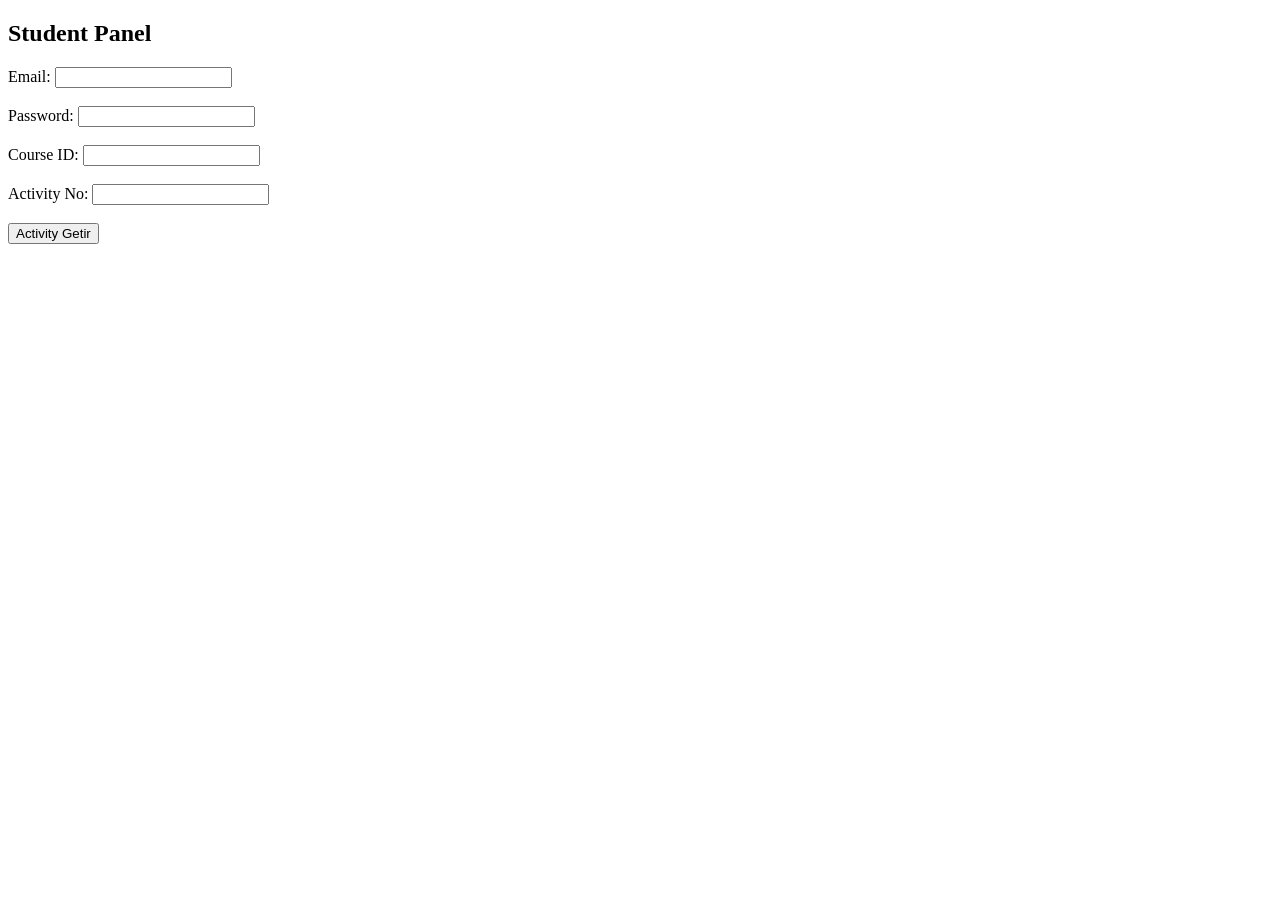
==== student.html @ fbfb8896 "Add student frontend panel" ====
<!DOCTYPE html>
<html>
<head>
  <meta charset="UTF-8">
  <title>Student Panel</title>
</head>
<body>

<h2>Student Panel</h2>

Email: <input id="email"><br><br>
Password: <input id="password" type="password"><br><br>
Course ID: <input id="course"><br><br>
Activity No: <input id="activity" type="number"><br><br>

<button onclick="getActivity()">Activity Getir</button>

<p id="result"></p>

<script>
function getActivity() {
  const email = document.getElementById("email").value;
  const password = document.getElementById("password").value;
  const course = document.getElementById("course").value;
  const activity = document.getElementById("activity").value;

  fetch(`http://127.0.0.1:8000/student/get-activity?email=${encodeURIComponent(email)}&password=${encodeURIComponent(password)}&course_id=${encodeURIComponent(course)}&activity_no=${encodeURIComponent(activity)}`, {
    method: "POST"
  })
  .then(res => res.json())
  .then(data => {
    document.getElementById("result").innerText = JSON.stringify(data, null, 2);
  })
  .catch(err => {
    document.getElementById("result").innerText = "Hata: " + err;
  });
}
</script>

</body>
</html>
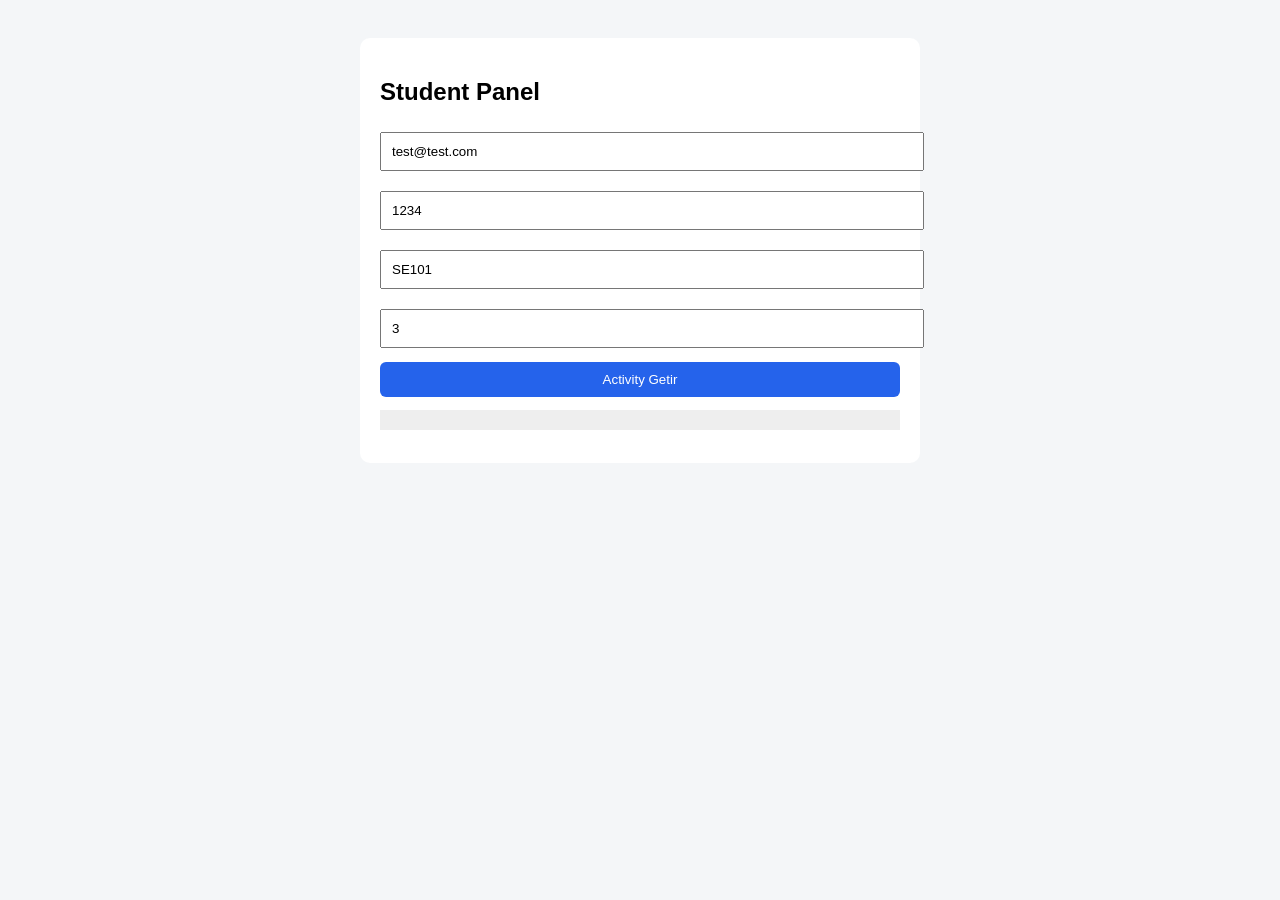
==== commit beb7afad: "Add student panel UI" ====
--- a/student.html
+++ b/student.html
@@ -1,39 +1,38 @@
 <!DOCTYPE html>
-<html>
+<html lang="tr">
 <head>
-  <meta charset="UTF-8">
-  <title>Student Panel</title>
+<meta charset="UTF-8">
+<title>Student Panel</title>
+<style>
+body{font-family:Arial;background:#f4f6f8;padding:30px}
+.box{max-width:520px;margin:auto;background:#fff;padding:20px;border-radius:10px}
+input{width:100%;padding:10px;margin:6px 0 14px}
+button{width:100%;padding:10px;border:0;background:#2563eb;color:#fff;border-radius:6px}
+pre{background:#eee;padding:10px;white-space:pre-wrap}
+</style>
 </head>
 <body>
-
+<div class="box">
 <h2>Student Panel</h2>
 
-Email: <input id="email"><br><br>
-Password: <input id="password" type="password"><br><br>
-Course ID: <input id="course"><br><br>
-Activity No: <input id="activity" type="number"><br><br>
+<input id="email" value="test@test.com">
+<input id="password" value="1234">
+<input id="course" value="SE101">
+<input id="activity" value="3">
 
 <button onclick="getActivity()">Activity Getir</button>
 
-<p id="result"></p>
+<pre id="out"></pre>
+</div>
 
 <script>
-function getActivity() {
-  const email = document.getElementById("email").value;
-  const password = document.getElementById("password").value;
-  const course = document.getElementById("course").value;
-  const activity = document.getElementById("activity").value;
+const API="http://127.0.0.1:8000";
 
-  fetch(`http://127.0.0.1:8000/student/get-activity?email=${encodeURIComponent(email)}&password=${encodeURIComponent(password)}&course_id=${encodeURIComponent(course)}&activity_no=${encodeURIComponent(activity)}`, {
-    method: "POST"
-  })
-  .then(res => res.json())
-  .then(data => {
-    document.getElementById("result").innerText = JSON.stringify(data, null, 2);
-  })
-  .catch(err => {
-    document.getElementById("result").innerText = "Hata: " + err;
-  });
+function getActivity(){
+  fetch(`${API}/student/get-activity?email=${email.value}&password=${password.value}&course_id=${course.value}&activity_no=${activity.value}`,{method:"POST"})
+  .then(r=>r.json())
+  .then(j=> out.textContent=JSON.stringify(j,null,2))
+  .catch(e=> out.textContent="ERROR: "+e);
 }
 </script>
 
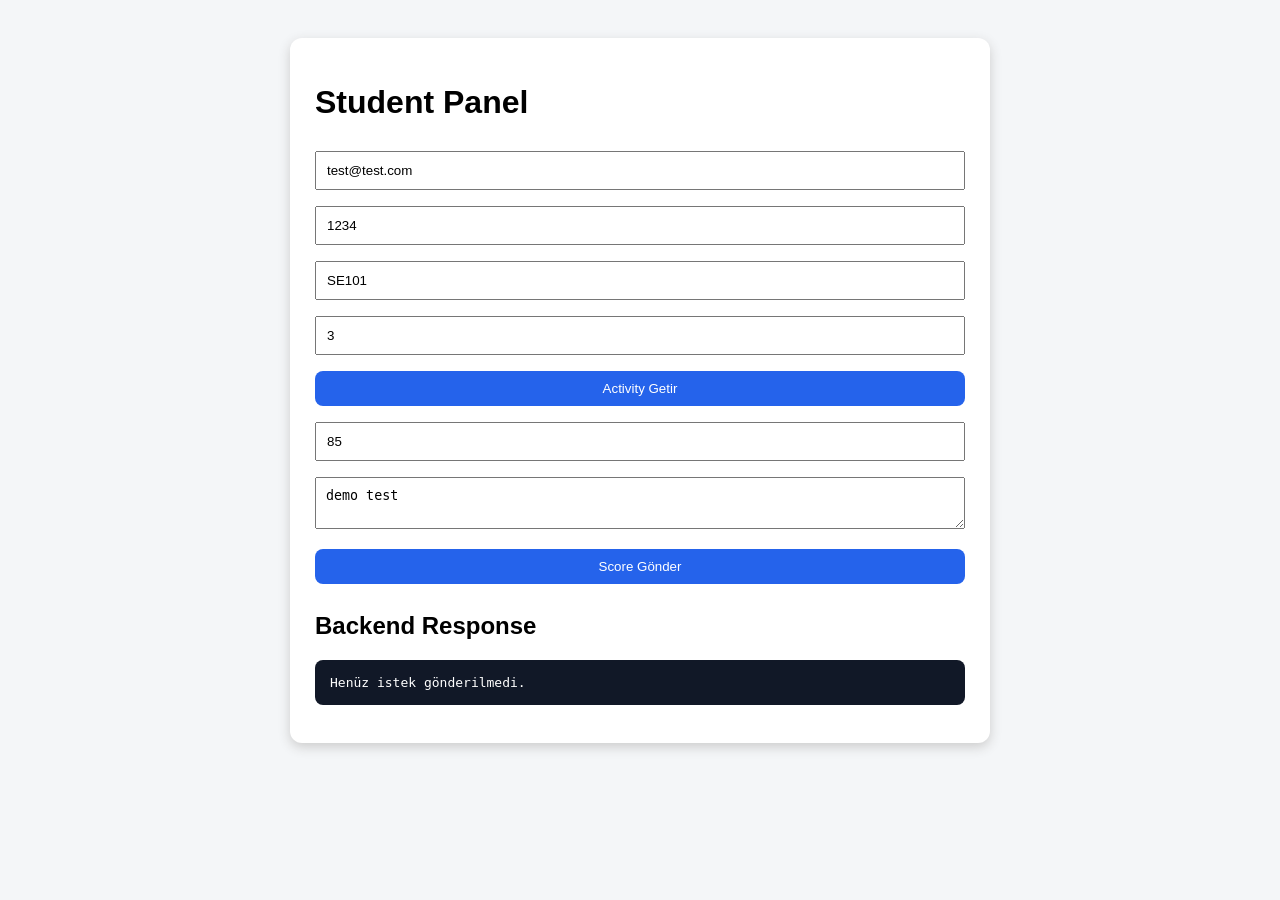
==== commit a9d8f6eb: "Fix student panel API integration (query params) and final working version" ====
--- a/student.html
+++ b/student.html
@@ -1,40 +1,76 @@
 <!DOCTYPE html>
-<html lang="tr">
+<html>
 <head>
-<meta charset="UTF-8">
-<title>Student Panel</title>
-<style>
-body{font-family:Arial;background:#f4f6f8;padding:30px}
-.box{max-width:520px;margin:auto;background:#fff;padding:20px;border-radius:10px}
-input{width:100%;padding:10px;margin:6px 0 14px}
-button{width:100%;padding:10px;border:0;background:#2563eb;color:#fff;border-radius:6px}
-pre{background:#eee;padding:10px;white-space:pre-wrap}
-</style>
+  <meta charset="UTF-8">
+  <title>Student Panel</title>
+  <style>
+    body { font-family: Arial; background:#f4f6f8; padding:30px; }
+    .box { max-width:650px; margin:auto; background:white; padding:25px; border-radius:12px; box-shadow:0 4px 12px #ccc; }
+    input, textarea, button { width:100%; padding:10px; margin:8px 0; box-sizing:border-box; }
+    button { background:#2563eb; color:white; border:0; border-radius:8px; cursor:pointer; }
+    pre { background:#111827; color:white; padding:15px; border-radius:8px; }
+  </style>
 </head>
 <body>
 <div class="box">
-<h2>Student Panel</h2>
+  <h1>Student Panel</h1>
 
-<input id="email" value="test@test.com">
-<input id="password" value="1234">
-<input id="course" value="SE101">
-<input id="activity" value="3">
+  <input id="email" value="test@test.com" placeholder="Email">
+  <input id="password" value="1234" placeholder="Password">
+  <input id="course_id" value="SE101" placeholder="Course ID">
+  <input id="activity_no" value="3" placeholder="Activity No">
 
-<button onclick="getActivity()">Activity Getir</button>
+  <button onclick="getActivity()">Activity Getir</button>
 
-<pre id="out"></pre>
+  <input id="score" value="85" placeholder="Score">
+  <textarea id="meta">demo test</textarea>
+
+  <button onclick="submitScore()">Score Gönder</button>
+
+  <h2>Backend Response</h2>
+  <pre id="output">Henüz istek gönderilmedi.</pre>
 </div>
 
 <script>
-const API="http://127.0.0.1:8000";
+const API = "http://127.0.0.1:8000";
 
-function getActivity(){
-  fetch(`${API}/student/get-activity?email=${email.value}&password=${password.value}&course_id=${course.value}&activity_no=${activity.value}`,{method:"POST"})
-  .then(r=>r.json())
-  .then(j=> out.textContent=JSON.stringify(j,null,2))
-  .catch(e=> out.textContent="ERROR: "+e);
+async function getActivity() {
+  try {
+    const email = document.getElementById("email").value;
+    const password = document.getElementById("password").value;
+    const course_id = document.getElementById("course_id").value;
+    const activity_no = document.getElementById("activity_no").value;
+
+    const response = await fetch(`${API}/student/get-activity?email=${email}&password=${password}&course_id=${course_id}&activity_no=${activity_no}`, {
+      method: "POST"
+    });
+
+    const data = await response.json();
+    document.getElementById("output").innerText = JSON.stringify(data, null, 2);
+  } catch (error) {
+    document.getElementById("output").innerText = "ERROR: " + error;
+  }
+}
+
+async function submitScore() {
+  try {
+    const email = document.getElementById("email").value;
+    const password = document.getElementById("password").value;
+    const course_id = document.getElementById("course_id").value;
+    const activity_no = document.getElementById("activity_no").value;
+    const score = document.getElementById("score").value;
+    const meta = encodeURIComponent(document.getElementById("meta").value);
+
+    const response = await fetch(`${API}/student/log-score?email=${email}&password=${password}&course_id=${course_id}&activity_no=${activity_no}&score=${score}&meta=${meta}`, {
+      method: "POST"
+    });
+
+    const data = await response.json();
+    document.getElementById("output").innerText = JSON.stringify(data, null, 2);
+  } catch (error) {
+    document.getElementById("output").innerText = "ERROR: " + error;
+  }
 }
 </script>
-
 </body>
 </html>
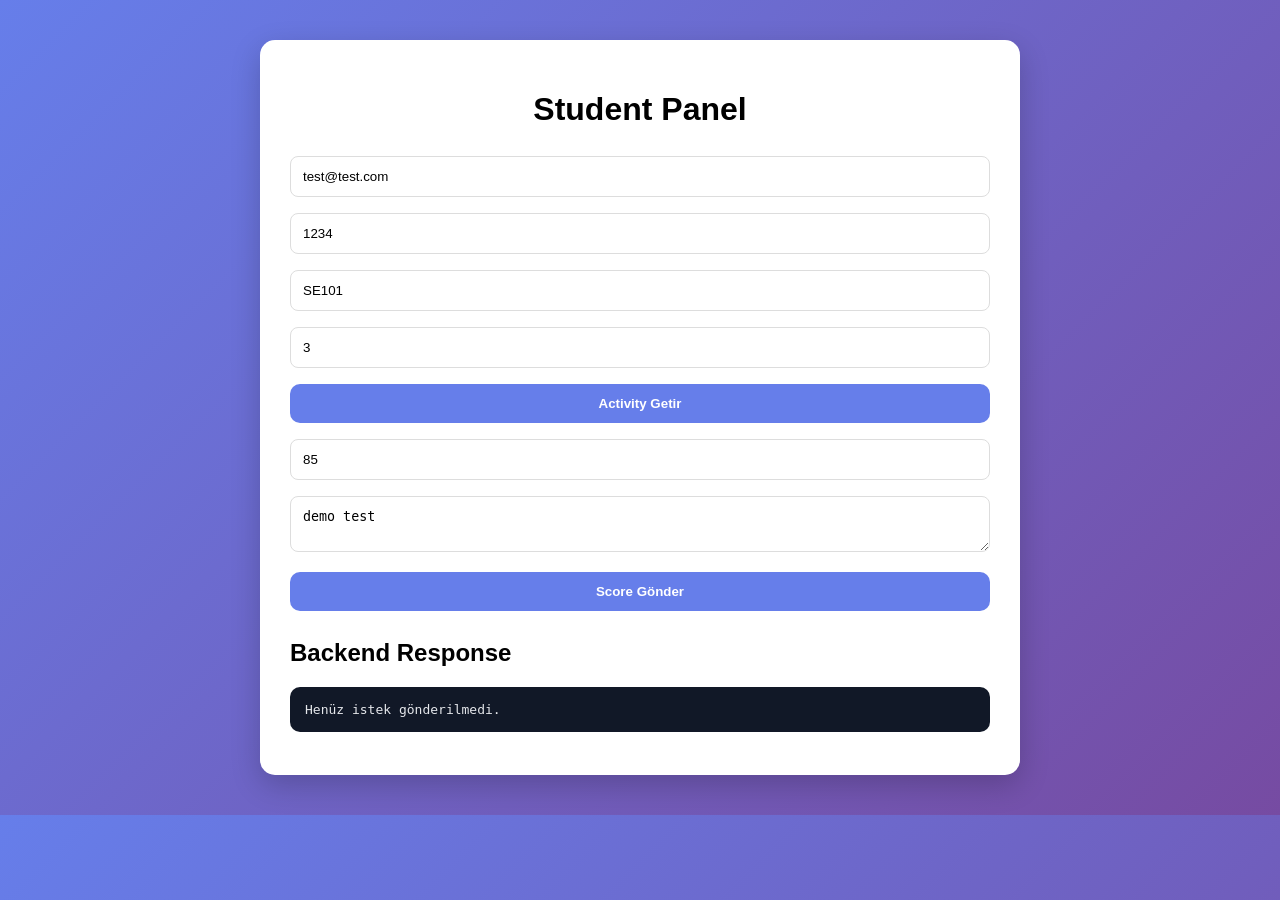
==== commit 3b6e6a44: "Add labels to improve form usability" ====
--- a/student.html
+++ b/student.html
@@ -4,12 +4,52 @@
   <meta charset="UTF-8">
   <title>Student Panel</title>
   <style>
-    body { font-family: Arial; background:#f4f6f8; padding:30px; }
-    .box { max-width:650px; margin:auto; background:white; padding:25px; border-radius:12px; box-shadow:0 4px 12px #ccc; }
-    input, textarea, button { width:100%; padding:10px; margin:8px 0; box-sizing:border-box; }
-    button { background:#2563eb; color:white; border:0; border-radius:8px; cursor:pointer; }
-    pre { background:#111827; color:white; padding:15px; border-radius:8px; }
-  </style>
+body {
+  font-family: Arial, sans-serif;
+  background: linear-gradient(135deg, #667eea, #764ba2);
+  margin: 0;
+  padding: 40px;
+}
+.box {
+  max-width: 700px;
+  margin: auto;
+  background: white;
+  padding: 30px;
+  border-radius: 15px;
+  box-shadow: 0 10px 30px rgba(0,0,0,0.2);
+}
+h1 {
+  text-align: center;
+  margin-bottom: 20px;
+}
+input, textarea, button {
+  width: 100%;
+  padding: 12px;
+  margin: 8px 0;
+  box-sizing: border-box;
+}
+input, textarea {
+  border-radius: 8px;
+  border: 1px solid #ddd;
+}
+button {
+  border: none;
+  border-radius: 10px;
+  background: #667eea;
+  color: white;
+  font-weight: bold;
+  cursor: pointer;
+}
+button:hover {
+  background: #5a67d8;
+}
+pre {
+  background: #111827;
+  color: #e5e7eb;
+  padding: 15px;
+  border-radius: 10px;
+}
+</style>
 </head>
 <body>
 <div class="box">
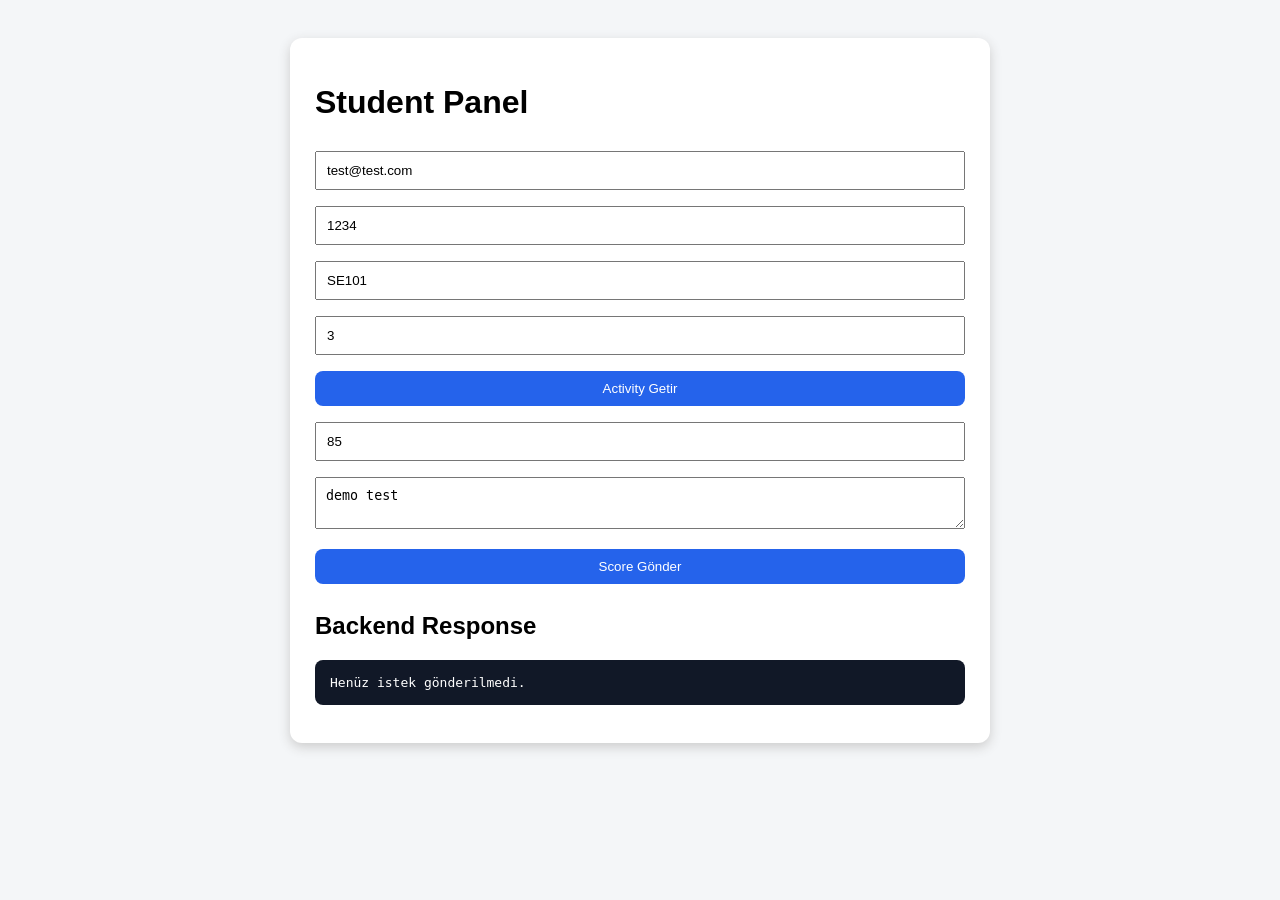
==== commit 9fe32c5a: "Merge branch 'main' into main" ====
--- a/student.html
+++ b/student.html
@@ -4,52 +4,12 @@
   <meta charset="UTF-8">
   <title>Student Panel</title>
   <style>
-body {
-  font-family: Arial, sans-serif;
-  background: linear-gradient(135deg, #667eea, #764ba2);
-  margin: 0;
-  padding: 40px;
-}
-.box {
-  max-width: 700px;
-  margin: auto;
-  background: white;
-  padding: 30px;
-  border-radius: 15px;
-  box-shadow: 0 10px 30px rgba(0,0,0,0.2);
-}
-h1 {
-  text-align: center;
-  margin-bottom: 20px;
-}
-input, textarea, button {
-  width: 100%;
-  padding: 12px;
-  margin: 8px 0;
-  box-sizing: border-box;
-}
-input, textarea {
-  border-radius: 8px;
-  border: 1px solid #ddd;
-}
-button {
-  border: none;
-  border-radius: 10px;
-  background: #667eea;
-  color: white;
-  font-weight: bold;
-  cursor: pointer;
-}
-button:hover {
-  background: #5a67d8;
-}
-pre {
-  background: #111827;
-  color: #e5e7eb;
-  padding: 15px;
-  border-radius: 10px;
-}
-</style>
+    body { font-family: Arial; background:#f4f6f8; padding:30px; }
+    .box { max-width:650px; margin:auto; background:white; padding:25px; border-radius:12px; box-shadow:0 4px 12px #ccc; }
+    input, textarea, button { width:100%; padding:10px; margin:8px 0; box-sizing:border-box; }
+    button { background:#2563eb; color:white; border:0; border-radius:8px; cursor:pointer; }
+    pre { background:#111827; color:white; padding:15px; border-radius:8px; }
+  </style>
 </head>
 <body>
 <div class="box">
